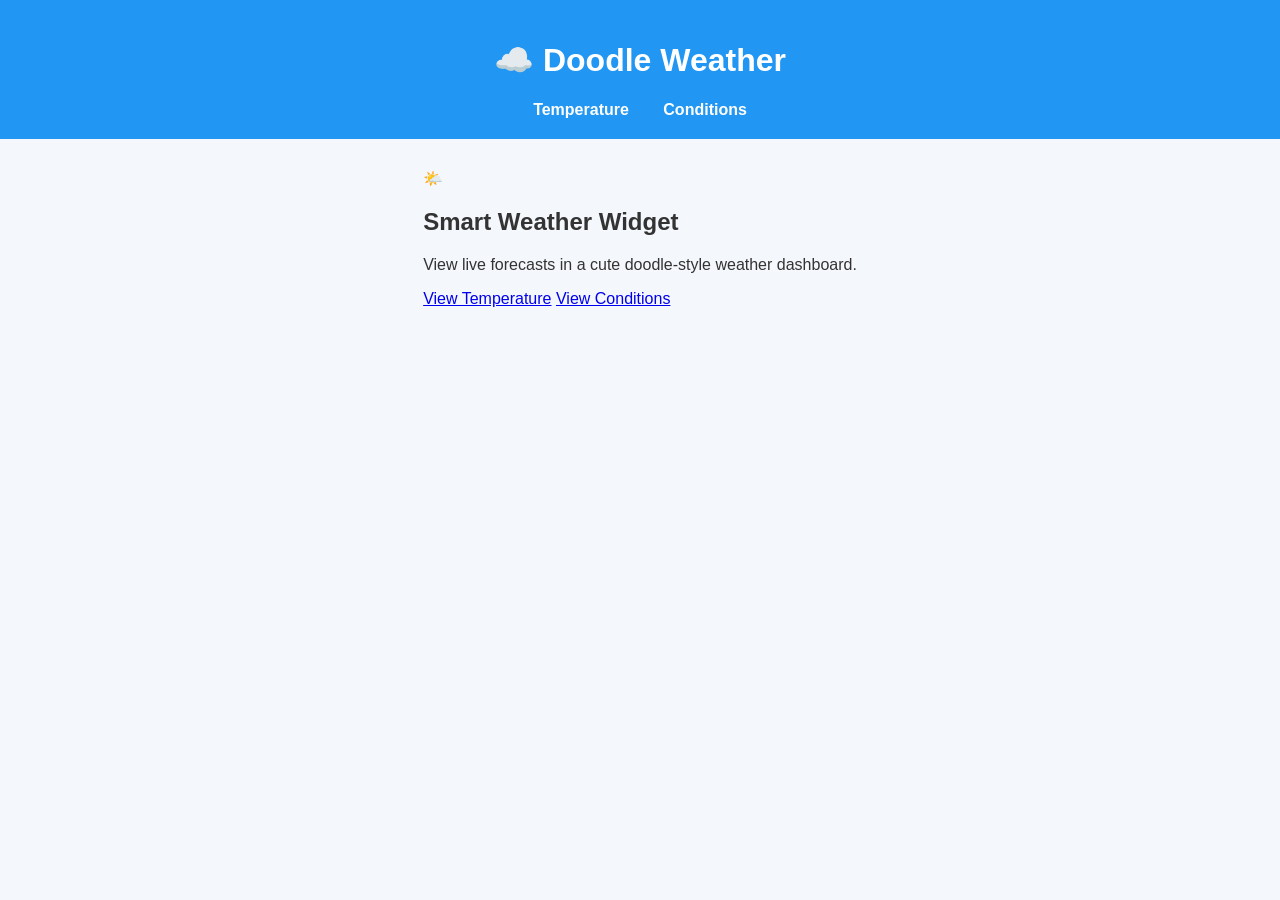
==== index.html @ d350a2ff "Rename app and update HTML structure" ====
<html lang="en">
<head>
    <meta charset="UTF-8">
    <meta name="viewport" content="width=device-width, initial-scale=1.0">
    <title>Doodle Weather Widget</title>
    <link rel="stylesheet" href="style.css">
</head>
<body>

<div class="background-blobs"></div>

<header>
    <h1 class="logo">☁️ Doodle Weather</h1>

    <nav>
        <a href="temperature.html">Temperature</a>
        <a href="conditions.html">Conditions</a>
    </nav>
</header>

<main>

    <section class="widget-card hero-card">
        <div class="weather-emoji">🌤️</div>

        <h2>Smart Weather Widget</h2>

        <p>
            View live forecasts in a cute doodle-style weather dashboard.
        </p>

        <div class="button-group">
            <a href="temperature.html" class="widget-btn">View Temperature</a>
            <a href="conditions.html" class="widget-btn secondary">View Conditions</a>
        </div>
    </section>

</main>

</body>
</html>
---- style.css ----
body {
    font-family: Arial, sans-serif;
    background-color: #f4f7fb;
    margin: 0;
    padding: 0;
    color: #333;
}

header {
    background-color: #2196f3;
    color: white;
    text-align: center;
    padding: 20px;
}

nav {
    margin-top: 10px;
}

nav a {
    text-decoration: none;
    color: white;
    margin: 0 15px;
    font-weight: bold;
}

nav a:hover {
    text-decoration: underline;
}

main {
    display: flex;
    flex-direction: column;
    align-items: center;
    padding: 30px;
}

.search-box {
    margin-bottom: 20px;
}

input {
    padding: 10px;
    width: 250px;
    font-size: 16px;
}

button {
    padding: 10px 15px;
    background-color: #2196f3;
    border: none;
    color: white;
    cursor: pointer;
    font-size: 16px;
}

button:hover {
    background-color: #1976d2;
}

.card {
    background: white;
    padding: 20px;
    border-radius: 10px;
    width: 350px;
    box-shadow: 0 4px 8px rgba(0,0,0,0.1);
    text-align: center;
}

#errorMessage {
    color: red;
    margin-top: 15px;
}

.welcome-card {
    background: white;
    padding: 30px;
    border-radius: 10px;
    width: 400px;
    text-align: center;
}
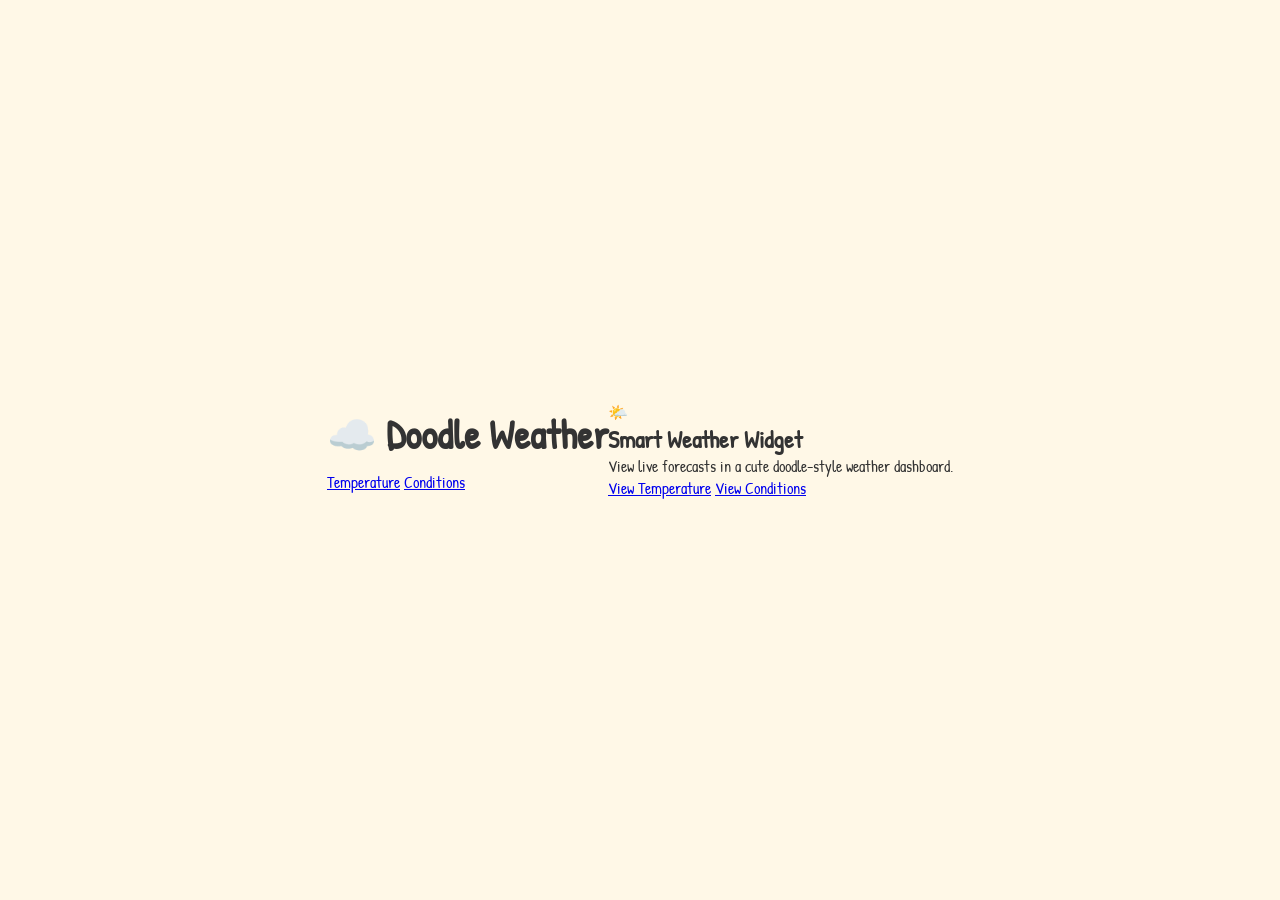
==== commit 54df46c1: "Update temperature link to point to temp.html" ====
--- a/index.html
+++ b/index.html
@@ -13,7 +13,7 @@
     <h1 class="logo">☁️ Doodle Weather</h1>
 
     <nav>
-        <a href="temperature.html">Temperature</a>
+        <a href="temp.html">Temperature</a>
         <a href="conditions.html">Conditions</a>
     </nav>
 </header>
--- a/style.css
+++ b/style.css
@@ -1,81 +1,168 @@
-body {
-    font-family: Arial, sans-serif;
-    background-color: #f4f7fb;
-    margin: 0;
-    padding: 0;
-    color: #333;
+@import url('https://fonts.googleapis.com/css2?family=Patrick+Hand&display=swap');
+
+* {
+margin: 0;
+padding: 0;
+box-sizing: border-box;
 }
 
-header {
-    background-color: #2196f3;
-    color: white;
-    text-align: center;
-    padding: 20px;
+body {
+
+height: 100vh;
+
+display: flex;
+justify-content: center;
+align-items: center;
+
+background: #fff8e7;
+
+font-family: 'Patrick Hand', cursive;
+
+color: #333;
 }
 
-nav {
-    margin-top: 10px;
+.container {
+
+width: 350px;
+
+padding: 30px;
+
+text-align: center;
+
+background: white;
+
+border: 4px dashed #333;
+
+border-radius: 30px;
+
+box-shadow: 8px 8px 0px #333;
 }
 
-nav a {
-    text-decoration: none;
-    color: white;
-    margin: 0 15px;
-    font-weight: bold;
+h1 {
+
+font-size: 2.5rem;
+
+margin-bottom: 10px;
 }
 
-nav a:hover {
-    text-decoration: underline;
-}
+.tagline {
 
-main {
-    display: flex;
-    flex-direction: column;
-    align-items: center;
-    padding: 30px;
+font-size: 1rem;
+
+margin-bottom: 25px;
+
+color: #666;
 }
 
 .search-box {
-    margin-bottom: 20px;
+
+display: flex;
+
+gap: 10px;
+
+margin-bottom: 25px;
 }
 
 input {
-    padding: 10px;
-    width: 250px;
-    font-size: 16px;
+
+flex: 1;
+
+padding: 12px;
+
+border: 3px solid #333;
+
+border-radius: 15px;
+
+font-size: 1rem;
+
+font-family: inherit;
+
+outline: none;
+}
+
+input::placeholder {
+
+color: #999;
 }
 
 button {
-    padding: 10px 15px;
-    background-color: #2196f3;
-    border: none;
-    color: white;
-    cursor: pointer;
-    font-size: 16px;
+
+padding: 12px 18px;
+
+border: 3px solid #333;
+
+border-radius: 15px;
+
+background: #ffd166;
+
+cursor: pointer;
+
+font-family: inherit;
+
+font-size: 1rem;
+
+transition: 0.2s ease;
 }
 
 button:hover {
-    background-color: #1976d2;
+
+transform: translateY(-2px);
+
+background: #ffcb47;
 }
 
-.card {
-    background: white;
-    padding: 20px;
-    border-radius: 10px;
-    width: 350px;
-    box-shadow: 0 4px 8px rgba(0,0,0,0.1);
-    text-align: center;
+.weather-card {
+
+padding: 20px;
+
+border: 3px dashed #333;
+
+border-radius: 25px;
+
+background: #fdfdfd;
+
+min-height: 220px;
 }
 
-#errorMessage {
-    color: red;
-    margin-top: 15px;
+#cityName {
+
+font-size: 2rem;
+
+margin-bottom: 10px;
 }
 
-.welcome-card {
-    background: white;
-    padding: 30px;
-    border-radius: 10px;
-    width: 400px;
-    text-align: center;
+#temperature {
+
+font-size: 3rem;
+
+margin-bottom: 10px;
 }
+
+#condition {
+
+font-size: 1.5rem;
+
+margin-bottom: 20px;
+}
+
+#doodle {
+
+font-size: 4rem;
+
+animation: float 2s ease-in-out infinite;
+}
+
+@keyframes float {
+
+0% {
+transform: translateY(0px);
+}
+
+50% {
+transform: translateY(-8px);
+}
+
+100% {
+transform: translateY(0px);
+}
+}
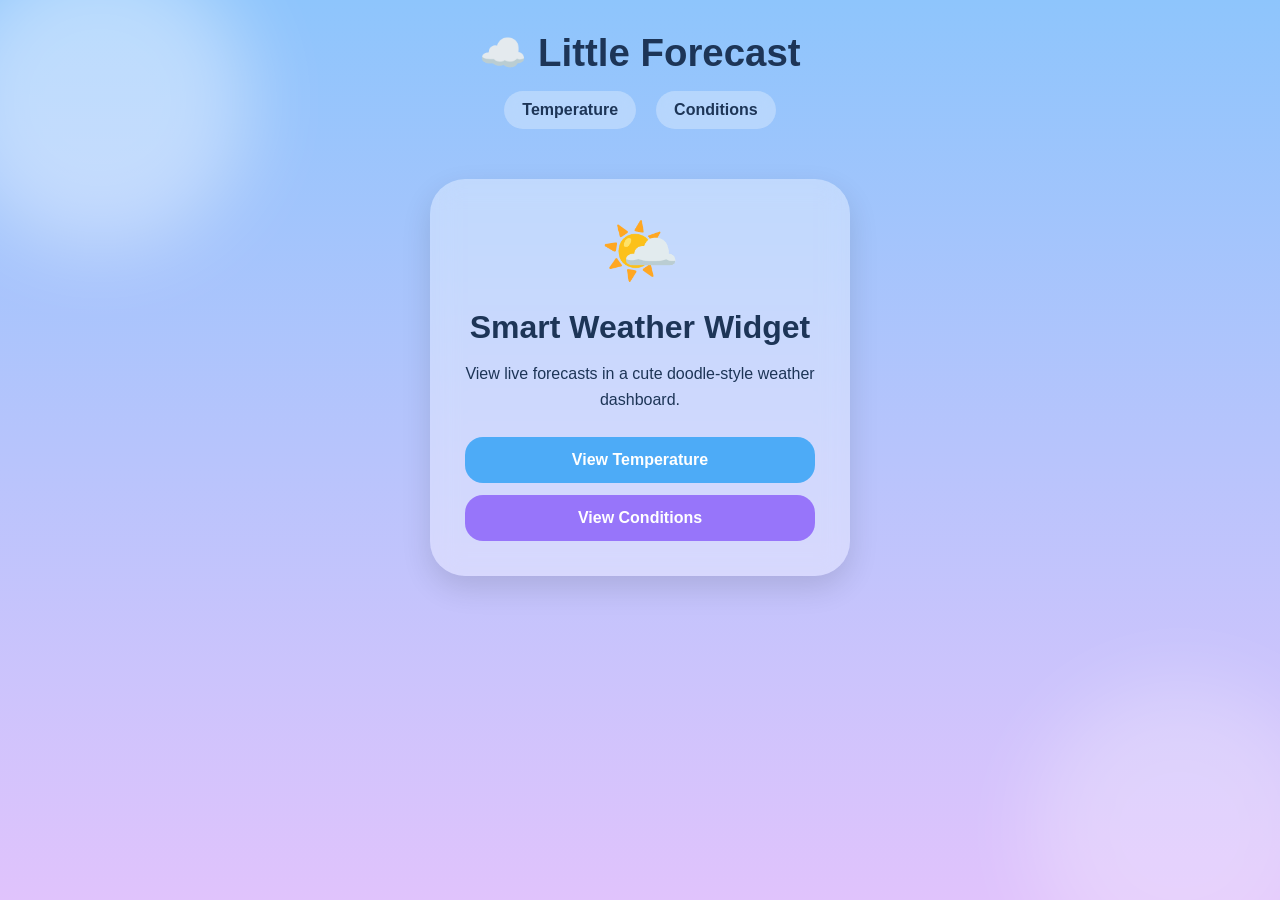
==== commit 99a6cdac: "Rename title and header to 'Little Forecast'" ====
--- a/index.html
+++ b/index.html
@@ -2,7 +2,7 @@
 <head>
     <meta charset="UTF-8">
     <meta name="viewport" content="width=device-width, initial-scale=1.0">
-    <title>Doodle Weather Widget</title>
+    <title> Little Forecast</title></title>
     <link rel="stylesheet" href="style.css">
 </head>
 <body>
@@ -10,7 +10,7 @@
 <div class="background-blobs"></div>
 
 <header>
-    <h1 class="logo">☁️ Doodle Weather</h1>
+    <h1 class="logo">☁️ Little Forecast </h1>
 
     <nav>
         <a href="temp.html">Temperature</a>
--- a/style.css
+++ b/style.css
@@ -1,168 +1,206 @@
-@import url('https://fonts.googleapis.com/css2?family=Patrick+Hand&display=swap');
-
 * {
-margin: 0;
-padding: 0;
-box-sizing: border-box;
+    margin: 0;
+    padding: 0;
+    box-sizing: border-box;
 }
 
 body {
-
-height: 100vh;
-
-display: flex;
-justify-content: center;
-align-items: center;
-
-background: #fff8e7;
-
-font-family: 'Patrick Hand', cursive;
-
-color: #333;
-}
-
-.container {
-
-width: 350px;
-
-padding: 30px;
-
-text-align: center;
-
-background: white;
-
-border: 4px dashed #333;
-
-border-radius: 30px;
-
-box-shadow: 8px 8px 0px #333;
-}
-
-h1 {
-
-font-size: 2.5rem;
-
-margin-bottom: 10px;
-}
-
-.tagline {
-
-font-size: 1rem;
-
-margin-bottom: 25px;
-
-color: #666;
+    font-family: 'Trebuchet MS', sans-serif;
+    min-height: 100vh;
+    background: linear-gradient(180deg, #8ec5fc 0%, #e0c3fc 100%);
+    overflow-x: hidden;
+    color: #1d3557;
+}
+
+.background-blobs::before,
+.background-blobs::after {
+    content: "";
+    position: fixed;
+    width: 300px;
+    height: 300px;
+    border-radius: 50%;
+    z-index: -1;
+    filter: blur(40px);
+}
+
+.background-blobs::before {
+    background: rgba(255,255,255,0.4);
+    top: -50px;
+    left: -50px;
+}
+
+.background-blobs::after {
+    background: rgba(255,255,255,0.25);
+    bottom: -80px;
+    right: -50px;
+}
+
+header {
+    text-align: center;
+    padding: 30px 20px 10px;
+}
+
+.logo {
+    font-size: 2.4rem;
+    font-weight: bold;
+    margin-bottom: 15px;
+}
+
+nav {
+    display: flex;
+    justify-content: center;
+    gap: 20px;
+    flex-wrap: wrap;
+}
+
+nav a {
+    text-decoration: none;
+    background: rgba(255,255,255,0.3);
+    backdrop-filter: blur(8px);
+    padding: 10px 18px;
+    border-radius: 20px;
+    color: #1d3557;
+    font-weight: bold;
+    transition: 0.3s ease;
+}
+
+nav a:hover {
+    transform: translateY(-3px);
+    background: white;
+}
+
+main {
+    display: flex;
+    justify-content: center;
+    align-items: center;
+    padding: 40px 20px;
+}
+
+.widget-card {
+    width: 360px;
+    background: rgba(255,255,255,0.35);
+    backdrop-filter: blur(14px);
+    border-radius: 35px;
+    padding: 35px;
+    box-shadow: 0 12px 30px rgba(0,0,0,0.12);
+    text-align: center;
+    animation: floatCard 4s ease-in-out infinite;
+}
+
+.hero-card {
+    width: 420px;
+}
+
+@keyframes floatCard {
+    0% {
+        transform: translateY(0px);
+    }
+    50% {
+        transform: translateY(-8px);
+    }
+    100% {
+        transform: translateY(0px);
+    }
+}
+
+.weather-emoji {
+    font-size: 4rem;
+    margin-bottom: 20px;
+}
+
+.weather-emoji.large {
+    font-size: 5rem;
+}
+
+.widget-card h2 {
+    margin-bottom: 15px;
+    font-size: 2rem;
+}
+
+.widget-card p {
+    font-size: 1rem;
+    line-height: 1.6;
+}
+
+.button-group {
+    display: flex;
+    flex-direction: column;
+    gap: 12px;
+    margin-top: 25px;
+}
+
+.widget-btn {
+    text-decoration: none;
+    background: #4dabf7;
+    color: white;
+    padding: 14px;
+    border-radius: 18px;
+    font-weight: bold;
+    transition: 0.3s ease;
+}
+
+.widget-btn.secondary {
+    background: #9775fa;
+}
+
+.widget-btn:hover {
+    transform: scale(1.04);
 }
 
 .search-box {
-
-display: flex;
-
-gap: 10px;
-
-margin-bottom: 25px;
+    display: flex;
+    gap: 10px;
+    margin-bottom: 25px;
 }
 
 input {
-
-flex: 1;
-
-padding: 12px;
-
-border: 3px solid #333;
-
-border-radius: 15px;
-
-font-size: 1rem;
-
-font-family: inherit;
-
-outline: none;
-}
-
-input::placeholder {
-
-color: #999;
+    flex: 1;
+    padding: 14px;
+    border: none;
+    border-radius: 18px;
+    outline: none;
+    font-size: 1rem;
 }
 
 button {
-
-padding: 12px 18px;
-
-border: 3px solid #333;
-
-border-radius: 15px;
-
-background: #ffd166;
-
-cursor: pointer;
-
-font-family: inherit;
-
-font-size: 1rem;
-
-transition: 0.2s ease;
+    border: none;
+    padding: 14px 18px;
+    border-radius: 18px;
+    background: #4dabf7;
+    color: white;
+    font-weight: bold;
+    cursor: pointer;
+    transition: 0.3s ease;
 }
 
 button:hover {
-
-transform: translateY(-2px);
-
-background: #ffcb47;
-}
-
-.weather-card {
-
-padding: 20px;
-
-border: 3px dashed #333;
-
-border-radius: 25px;
-
-background: #fdfdfd;
-
-min-height: 220px;
-}
-
-#cityName {
-
-font-size: 2rem;
-
-margin-bottom: 10px;
-}
-
-#temperature {
-
-font-size: 3rem;
-
-margin-bottom: 10px;
-}
-
-#condition {
-
-font-size: 1.5rem;
-
-margin-bottom: 20px;
-}
-
-#doodle {
-
-font-size: 4rem;
-
-animation: float 2s ease-in-out infinite;
-}
-
-@keyframes float {
-
-0% {
-transform: translateY(0px);
-}
-
-50% {
-transform: translateY(-8px);
-}
-
-100% {
-transform: translateY(0px);
-}
-}
+    transform: scale(1.05);
+}
+
+#weatherData {
+    margin-top: 20px;
+    font-size: 1.2rem;
+    line-height: 2;
+}
+
+#errorMessage {
+    color: #d90429;
+    margin-top: 15px;
+    font-weight: bold;
+}
+
+@media (max-width: 480px) {
+
+    .widget-card {
+        width: 95%;
+        padding: 25px;
+    }
+
+    .search-box {
+        flex-direction: column;
+    }
+
+    button {
+        width: 100%;
+    }
+}
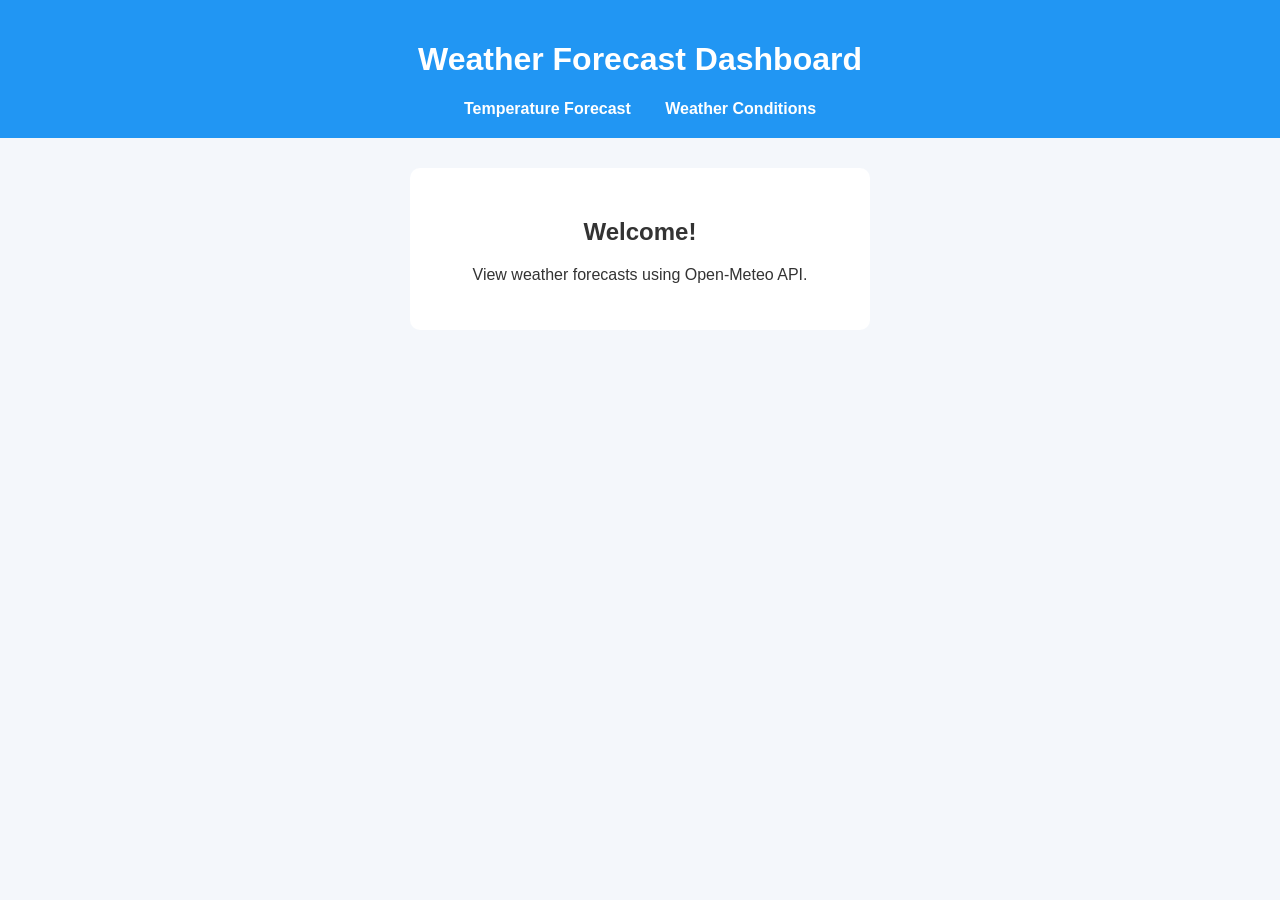
==== commit f65f62dd: "Update title and restructure HTML layout" ====
--- a/index.html
+++ b/index.html
@@ -1,41 +1,29 @@
+<!DOCTYPE html>
 <html lang="en">
 <head>
     <meta charset="UTF-8">
     <meta name="viewport" content="width=device-width, initial-scale=1.0">
-    <title> Little Forecast</title></title>
+    <title>Weather Forecast App</title>
     <link rel="stylesheet" href="style.css">
 </head>
 <body>
 
-<div class="background-blobs"></div>
+    <header>
+        <h1>Weather Forecast Dashboard</h1>
+        <nav>
+            <a href="temperature.html">Temperature Forecast</a>
+            <a href="conditions.html">Weather Conditions</a>
+        </nav>
+    </header>
 
-<header>
-    <h1 class="logo">☁️ Little Forecast </h1>
-
-    <nav>
-        <a href="temp.html">Temperature</a>
-        <a href="conditions.html">Conditions</a>
-    </nav>
-</header>
-
-<main>
-
-    <section class="widget-card hero-card">
-        <div class="weather-emoji">🌤️</div>
-
-        <h2>Smart Weather Widget</h2>
-
-        <p>
-            View live forecasts in a cute doodle-style weather dashboard.
-        </p>
-
-        <div class="button-group">
-            <a href="temperature.html" class="widget-btn">View Temperature</a>
-            <a href="conditions.html" class="widget-btn secondary">View Conditions</a>
-        </div>
-    </section>
-
-</main>
+    <main>
+        <section class="welcome-card">
+            <h2>Welcome!</h2>
+            <p>
+                View weather forecasts using Open-Meteo API.
+            </p>
+        </section>
+    </main>
 
 </body>
 </html>
--- a/style.css
+++ b/style.css
@@ -1,206 +1,81 @@
-* {
+body {
+    font-family: Arial, sans-serif;
+    background-color: #f4f7fb;
     margin: 0;
     padding: 0;
-    box-sizing: border-box;
-}
-
-body {
-    font-family: 'Trebuchet MS', sans-serif;
-    min-height: 100vh;
-    background: linear-gradient(180deg, #8ec5fc 0%, #e0c3fc 100%);
-    overflow-x: hidden;
-    color: #1d3557;
-}
-
-.background-blobs::before,
-.background-blobs::after {
-    content: "";
-    position: fixed;
-    width: 300px;
-    height: 300px;
-    border-radius: 50%;
-    z-index: -1;
-    filter: blur(40px);
-}
-
-.background-blobs::before {
-    background: rgba(255,255,255,0.4);
-    top: -50px;
-    left: -50px;
-}
-
-.background-blobs::after {
-    background: rgba(255,255,255,0.25);
-    bottom: -80px;
-    right: -50px;
+    color: #333;
 }
 
 header {
+    background-color: #2196f3;
+    color: white;
     text-align: center;
-    padding: 30px 20px 10px;
-}
-
-.logo {
-    font-size: 2.4rem;
-    font-weight: bold;
-    margin-bottom: 15px;
+    padding: 20px;
 }
 
 nav {
-    display: flex;
-    justify-content: center;
-    gap: 20px;
-    flex-wrap: wrap;
+    margin-top: 10px;
 }
 
 nav a {
     text-decoration: none;
-    background: rgba(255,255,255,0.3);
-    backdrop-filter: blur(8px);
-    padding: 10px 18px;
-    border-radius: 20px;
-    color: #1d3557;
+    color: white;
+    margin: 0 15px;
     font-weight: bold;
-    transition: 0.3s ease;
 }
 
 nav a:hover {
-    transform: translateY(-3px);
-    background: white;
+    text-decoration: underline;
 }
 
 main {
     display: flex;
-    justify-content: center;
+    flex-direction: column;
     align-items: center;
-    padding: 40px 20px;
+    padding: 30px;
 }
 
-.widget-card {
-    width: 360px;
-    background: rgba(255,255,255,0.35);
-    backdrop-filter: blur(14px);
-    border-radius: 35px;
-    padding: 35px;
-    box-shadow: 0 12px 30px rgba(0,0,0,0.12);
-    text-align: center;
-    animation: floatCard 4s ease-in-out infinite;
-}
-
-.hero-card {
-    width: 420px;
-}
-
-@keyframes floatCard {
-    0% {
-        transform: translateY(0px);
-    }
-    50% {
-        transform: translateY(-8px);
-    }
-    100% {
-        transform: translateY(0px);
-    }
-}
-
-.weather-emoji {
-    font-size: 4rem;
+.search-box {
     margin-bottom: 20px;
 }
 
-.weather-emoji.large {
-    font-size: 5rem;
-}
-
-.widget-card h2 {
-    margin-bottom: 15px;
-    font-size: 2rem;
-}
-
-.widget-card p {
-    font-size: 1rem;
-    line-height: 1.6;
-}
-
-.button-group {
-    display: flex;
-    flex-direction: column;
-    gap: 12px;
-    margin-top: 25px;
-}
-
-.widget-btn {
-    text-decoration: none;
-    background: #4dabf7;
-    color: white;
-    padding: 14px;
-    border-radius: 18px;
-    font-weight: bold;
-    transition: 0.3s ease;
-}
-
-.widget-btn.secondary {
-    background: #9775fa;
-}
-
-.widget-btn:hover {
-    transform: scale(1.04);
-}
-
-.search-box {
-    display: flex;
-    gap: 10px;
-    margin-bottom: 25px;
-}
-
 input {
-    flex: 1;
-    padding: 14px;
-    border: none;
-    border-radius: 18px;
-    outline: none;
-    font-size: 1rem;
+    padding: 10px;
+    width: 250px;
+    font-size: 16px;
 }
 
 button {
+    padding: 10px 15px;
+    background-color: #2196f3;
     border: none;
-    padding: 14px 18px;
-    border-radius: 18px;
-    background: #4dabf7;
     color: white;
-    font-weight: bold;
     cursor: pointer;
-    transition: 0.3s ease;
+    font-size: 16px;
 }
 
 button:hover {
-    transform: scale(1.05);
+    background-color: #1976d2;
 }
 
-#weatherData {
-    margin-top: 20px;
-    font-size: 1.2rem;
-    line-height: 2;
+.card {
+    background: white;
+    padding: 20px;
+    border-radius: 10px;
+    width: 350px;
+    box-shadow: 0 4px 8px rgba(0,0,0,0.1);
+    text-align: center;
 }
 
 #errorMessage {
-    color: #d90429;
+    color: red;
     margin-top: 15px;
-    font-weight: bold;
 }
 
-@media (max-width: 480px) {
-
-    .widget-card {
-        width: 95%;
-        padding: 25px;
-    }
-
-    .search-box {
-        flex-direction: column;
-    }
-
-    button {
-        width: 100%;
-    }
+.welcome-card {
+    background: white;
+    padding: 30px;
+    border-radius: 10px;
+    width: 400px;
+    text-align: center;
 }
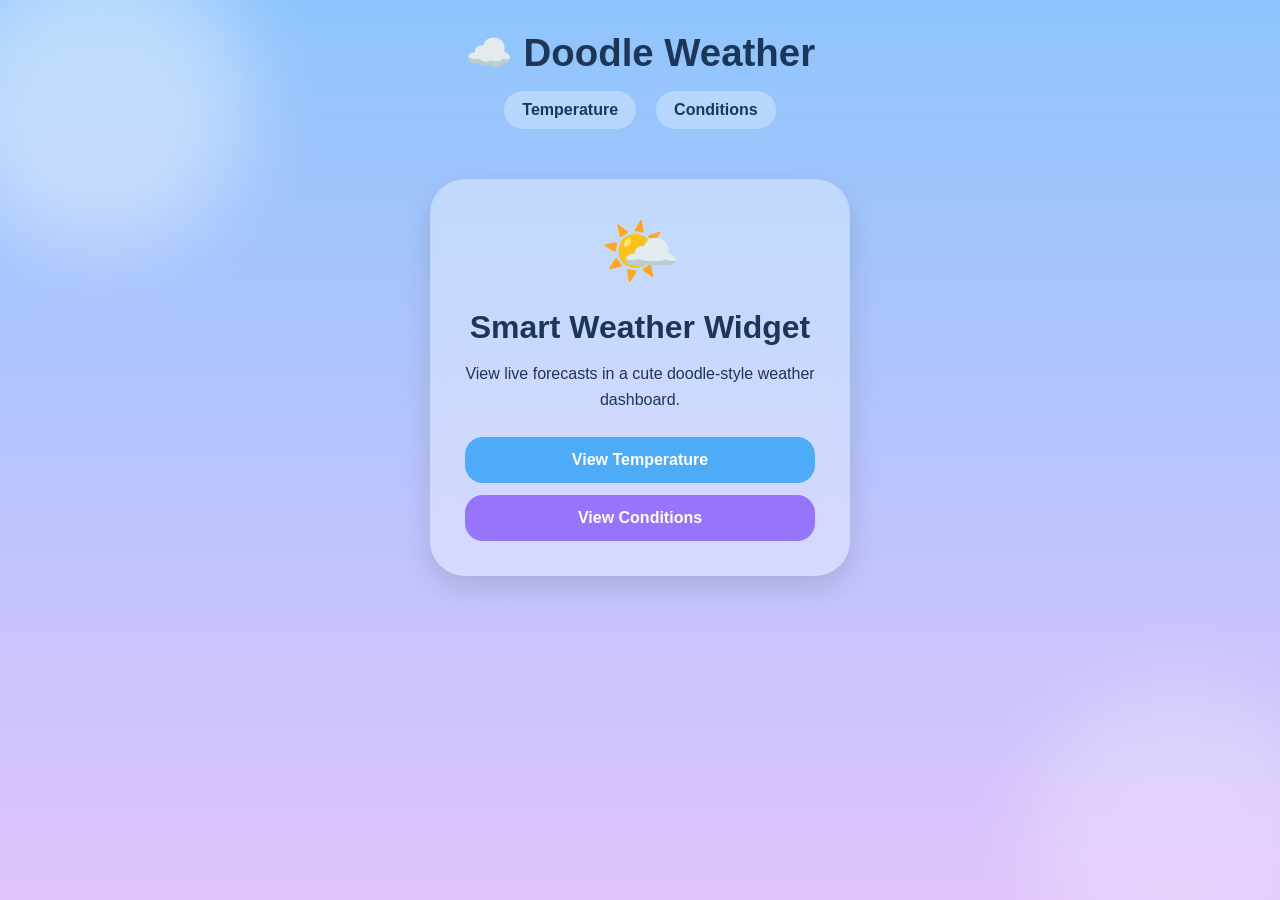
==== commit 07f9c6e1: "Update index.html" ====
--- a/index.html
+++ b/index.html
@@ -3,27 +3,40 @@
 <head>
     <meta charset="UTF-8">
     <meta name="viewport" content="width=device-width, initial-scale=1.0">
-    <title>Weather Forecast App</title>
+    <title>Doodle Weather Widget</title>
     <link rel="stylesheet" href="style.css">
 </head>
 <body>
 
-    <header>
-        <h1>Weather Forecast Dashboard</h1>
-        <nav>
-            <a href="temperature.html">Temperature Forecast</a>
-            <a href="conditions.html">Weather Conditions</a>
-        </nav>
-    </header>
+<div class="background-blobs"></div>
 
-    <main>
-        <section class="welcome-card">
-            <h2>Welcome!</h2>
-            <p>
-                View weather forecasts using Open-Meteo API.
-            </p>
-        </section>
-    </main>
+<header>
+    <h1 class="logo">☁️ Doodle Weather</h1>
+
+    <nav>
+        <a href="temperature.html">Temperature</a>
+        <a href="conditions.html">Conditions</a>
+    </nav>
+</header>
+
+<main>
+
+    <section class="widget-card hero-card">
+        <div class="weather-emoji">🌤️</div>
+
+        <h2>Smart Weather Widget</h2>
+
+        <p>
+            View live forecasts in a cute doodle-style weather dashboard.
+        </p>
+
+        <div class="button-group">
+            <a href="temperature.html" class="widget-btn">View Temperature</a>
+            <a href="conditions.html" class="widget-btn secondary">View Conditions</a>
+        </div>
+    </section>
+
+</main>
 
 </body>
 </html>
--- a/style.css
+++ b/style.css
@@ -1,81 +1,206 @@
-body {
-    font-family: Arial, sans-serif;
-    background-color: #f4f7fb;
+* {
     margin: 0;
     padding: 0;
-    color: #333;
+    box-sizing: border-box;
+}
+
+body {
+    font-family: 'Trebuchet MS', sans-serif;
+    min-height: 100vh;
+    background: linear-gradient(180deg, #8ec5fc 0%, #e0c3fc 100%);
+    overflow-x: hidden;
+    color: #1d3557;
+}
+
+.background-blobs::before,
+.background-blobs::after {
+    content: "";
+    position: fixed;
+    width: 300px;
+    height: 300px;
+    border-radius: 50%;
+    z-index: -1;
+    filter: blur(40px);
+}
+
+.background-blobs::before {
+    background: rgba(255,255,255,0.4);
+    top: -50px;
+    left: -50px;
+}
+
+.background-blobs::after {
+    background: rgba(255,255,255,0.25);
+    bottom: -80px;
+    right: -50px;
 }
 
 header {
-    background-color: #2196f3;
-    color: white;
     text-align: center;
-    padding: 20px;
+    padding: 30px 20px 10px;
+}
+
+.logo {
+    font-size: 2.4rem;
+    font-weight: bold;
+    margin-bottom: 15px;
 }
 
 nav {
-    margin-top: 10px;
+    display: flex;
+    justify-content: center;
+    gap: 20px;
+    flex-wrap: wrap;
 }
 
 nav a {
     text-decoration: none;
+    background: rgba(255,255,255,0.3);
+    backdrop-filter: blur(8px);
+    padding: 10px 18px;
+    border-radius: 20px;
+    color: #1d3557;
+    font-weight: bold;
+    transition: 0.3s ease;
+}
+
+nav a:hover {
+    transform: translateY(-3px);
+    background: white;
+}
+
+main {
+    display: flex;
+    justify-content: center;
+    align-items: center;
+    padding: 40px 20px;
+}
+
+.widget-card {
+    width: 360px;
+    background: rgba(255,255,255,0.35);
+    backdrop-filter: blur(14px);
+    border-radius: 35px;
+    padding: 35px;
+    box-shadow: 0 12px 30px rgba(0,0,0,0.12);
+    text-align: center;
+    animation: floatCard 4s ease-in-out infinite;
+}
+
+.hero-card {
+    width: 420px;
+}
+
+@keyframes floatCard {
+    0% {
+        transform: translateY(0px);
+    }
+    50% {
+        transform: translateY(-8px);
+    }
+    100% {
+        transform: translateY(0px);
+    }
+}
+
+.weather-emoji {
+    font-size: 4rem;
+    margin-bottom: 20px;
+}
+
+.weather-emoji.large {
+    font-size: 5rem;
+}
+
+.widget-card h2 {
+    margin-bottom: 15px;
+    font-size: 2rem;
+}
+
+.widget-card p {
+    font-size: 1rem;
+    line-height: 1.6;
+}
+
+.button-group {
+    display: flex;
+    flex-direction: column;
+    gap: 12px;
+    margin-top: 25px;
+}
+
+.widget-btn {
+    text-decoration: none;
+    background: #4dabf7;
     color: white;
-    margin: 0 15px;
-    font-weight: bold;
-}
-
-nav a:hover {
-    text-decoration: underline;
-}
-
-main {
-    display: flex;
-    flex-direction: column;
-    align-items: center;
-    padding: 30px;
+    padding: 14px;
+    border-radius: 18px;
+    font-weight: bold;
+    transition: 0.3s ease;
+}
+
+.widget-btn.secondary {
+    background: #9775fa;
+}
+
+.widget-btn:hover {
+    transform: scale(1.04);
 }
 
 .search-box {
-    margin-bottom: 20px;
+    display: flex;
+    gap: 10px;
+    margin-bottom: 25px;
 }
 
 input {
-    padding: 10px;
-    width: 250px;
-    font-size: 16px;
+    flex: 1;
+    padding: 14px;
+    border: none;
+    border-radius: 18px;
+    outline: none;
+    font-size: 1rem;
 }
 
 button {
-    padding: 10px 15px;
-    background-color: #2196f3;
     border: none;
+    padding: 14px 18px;
+    border-radius: 18px;
+    background: #4dabf7;
     color: white;
+    font-weight: bold;
     cursor: pointer;
-    font-size: 16px;
+    transition: 0.3s ease;
 }
 
 button:hover {
-    background-color: #1976d2;
-}
-
-.card {
-    background: white;
-    padding: 20px;
-    border-radius: 10px;
-    width: 350px;
-    box-shadow: 0 4px 8px rgba(0,0,0,0.1);
-    text-align: center;
+    transform: scale(1.05);
+}
+
+#weatherData {
+    margin-top: 20px;
+    font-size: 1.2rem;
+    line-height: 2;
 }
 
 #errorMessage {
-    color: red;
+    color: #d90429;
     margin-top: 15px;
-}
-
-.welcome-card {
-    background: white;
-    padding: 30px;
-    border-radius: 10px;
-    width: 400px;
-    text-align: center;
-}
+    font-weight: bold;
+}
+
+@media (max-width: 480px) {
+
+    .widget-card {
+        width: 95%;
+        padding: 25px;
+    }
+
+    .search-box {
+        flex-direction: column;
+    }
+
+    button {
+        width: 100%;
+    }
+}
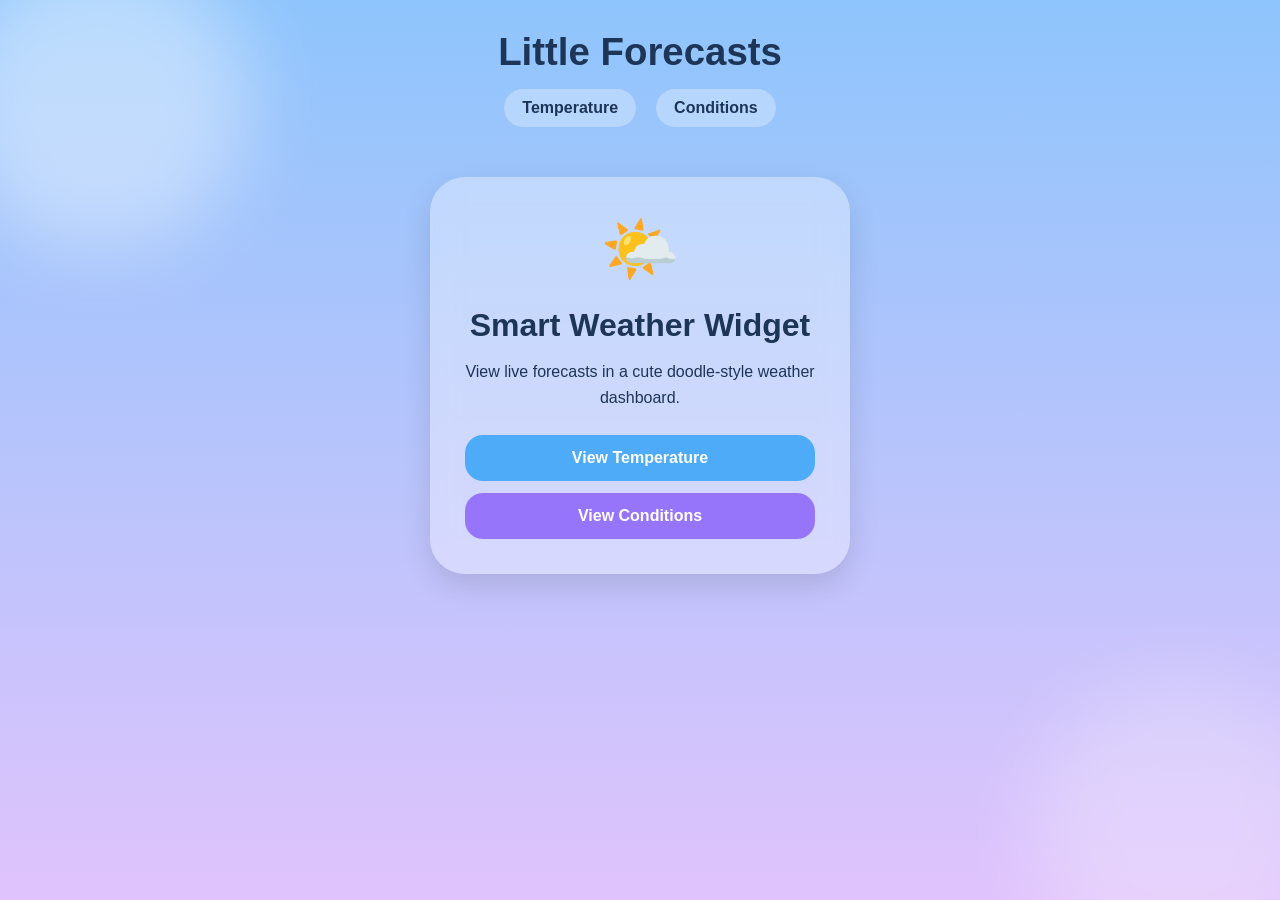
==== commit 76f9a145: "Update index.html" ====
--- a/index.html
+++ b/index.html
@@ -3,7 +3,7 @@
 <head>
     <meta charset="UTF-8">
     <meta name="viewport" content="width=device-width, initial-scale=1.0">
-    <title>Doodle Weather Widget</title>
+    <title> Little Forecast Widget</title>
     <link rel="stylesheet" href="style.css">
 </head>
 <body>
@@ -11,7 +11,7 @@
 <div class="background-blobs"></div>
 
 <header>
-    <h1 class="logo">☁️ Doodle Weather</h1>
+    <h1 class="logo"> Little Forecasts </h1>
 
     <nav>
         <a href="temperature.html">Temperature</a>
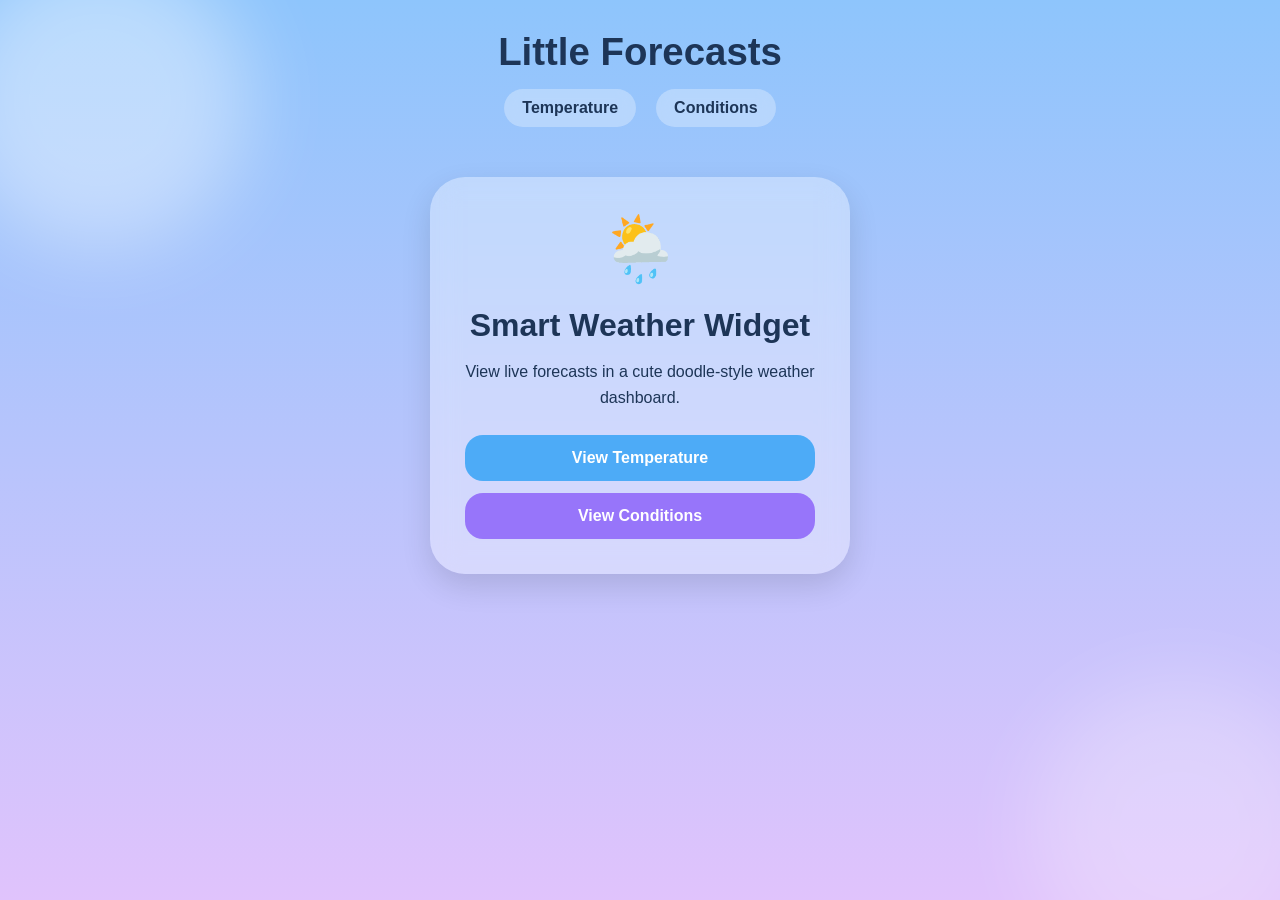
==== commit bee1e09b: "Change weather emoji from sun to rain" ====
--- a/index.html
+++ b/index.html
@@ -22,7 +22,7 @@
 <main>
 
     <section class="widget-card hero-card">
-        <div class="weather-emoji">🌤️</div>
+        <div class="weather-emoji">🌦️</div>
 
         <h2>Smart Weather Widget</h2>
 
